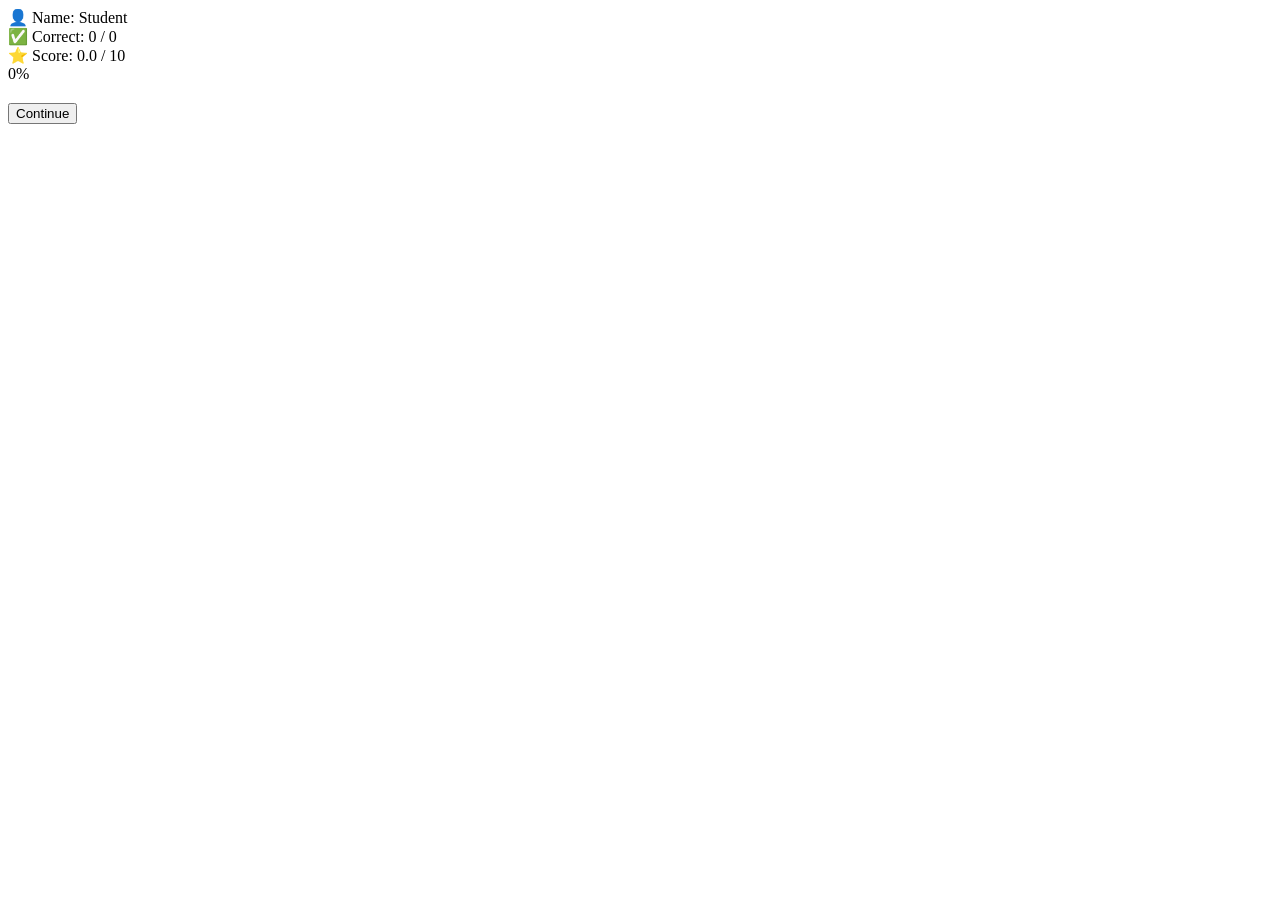
==== index.html @ 90a6247a "Create index.html" ====
<!DOCTYPE html>
<html lang="vi">
<head>
    <meta charset="UTF-8">
    <meta name="viewport" content="width=device-width, initial-scale=1.0">
    <title>Learn with Ms. Thúy – Interactive Video Quiz</title>
    
    <!-- Google Fonts: Poppins & Nunito -->
    <link rel="preconnect" href="https://fonts.googleapis.com">
    <link rel="preconnect" href="https://fonts.gstatic.com" crossorigin>
    <link href="https://fonts.googleapis.com/css2?family=Nunito:wght@400;600;700;800&family=Poppins:wght@400;500;600;700;800;900&display=swap" rel="stylesheet">
    
    <!-- Stylesheet -->
    <link rel="stylesheet" href="style.css">
</head>
<body>

    <!-- ===== STICKY HEADER / STATS BAR ===== -->
    <header id="stats-header" class="stats-header">
        <div class="stats-container">
            <div class="stat-item">
                <span class="stat-icon">👤</span>
                <span class="stat-label">Name:</span>
                <span id="user-name" class="stat-value">Student</span>
            </div>
            <div class="stat-item">
                <span class="stat-icon">✅</span>
                <span class="stat-label">Correct:</span>
                <span id="correct-count" class="stat-value">0 / 0</span>
            </div>
            <div class="stat-item">
                <span class="stat-icon">⭐</span>
                <span class="stat-label">Score:</span>
                <span id="score-display" class="stat-value">0.0 / 10</span>
            </div>
            <div class="progress-wrapper">
                <div class="progress-bar">
                    <div id="progress-fill" class="progress-fill"></div>
                </div>
                <span id="progress-text" class="progress-text">0%</span>
            </div>
        </div>
    </header>

    <!-- ===== MAIN CONTENT ===== -->
    <main id="main-content" class="main-content">
        <!-- Content will be dynamically generated by JavaScript -->
    </main>

    <!-- ===== POPUP MODAL ===== -->
    <div id="popup-overlay" class="popup-overlay">
        <div class="popup-card">
            <div id="popup-emoji" class="popup-emoji"></div>
            <h2 id="popup-title" class="popup-title"></h2>
            <p id="popup-message" class="popup-message"></p>
            <button id="popup-close" class="popup-close-btn">Continue</button>
        </div>
    </div>

    <!-- ===== CONFETTI CANVAS ===== -->
    <canvas id="confetti-canvas"></canvas>

    <!-- JavaScript -->
    <script src="script.js"></script>
</body>
</html>
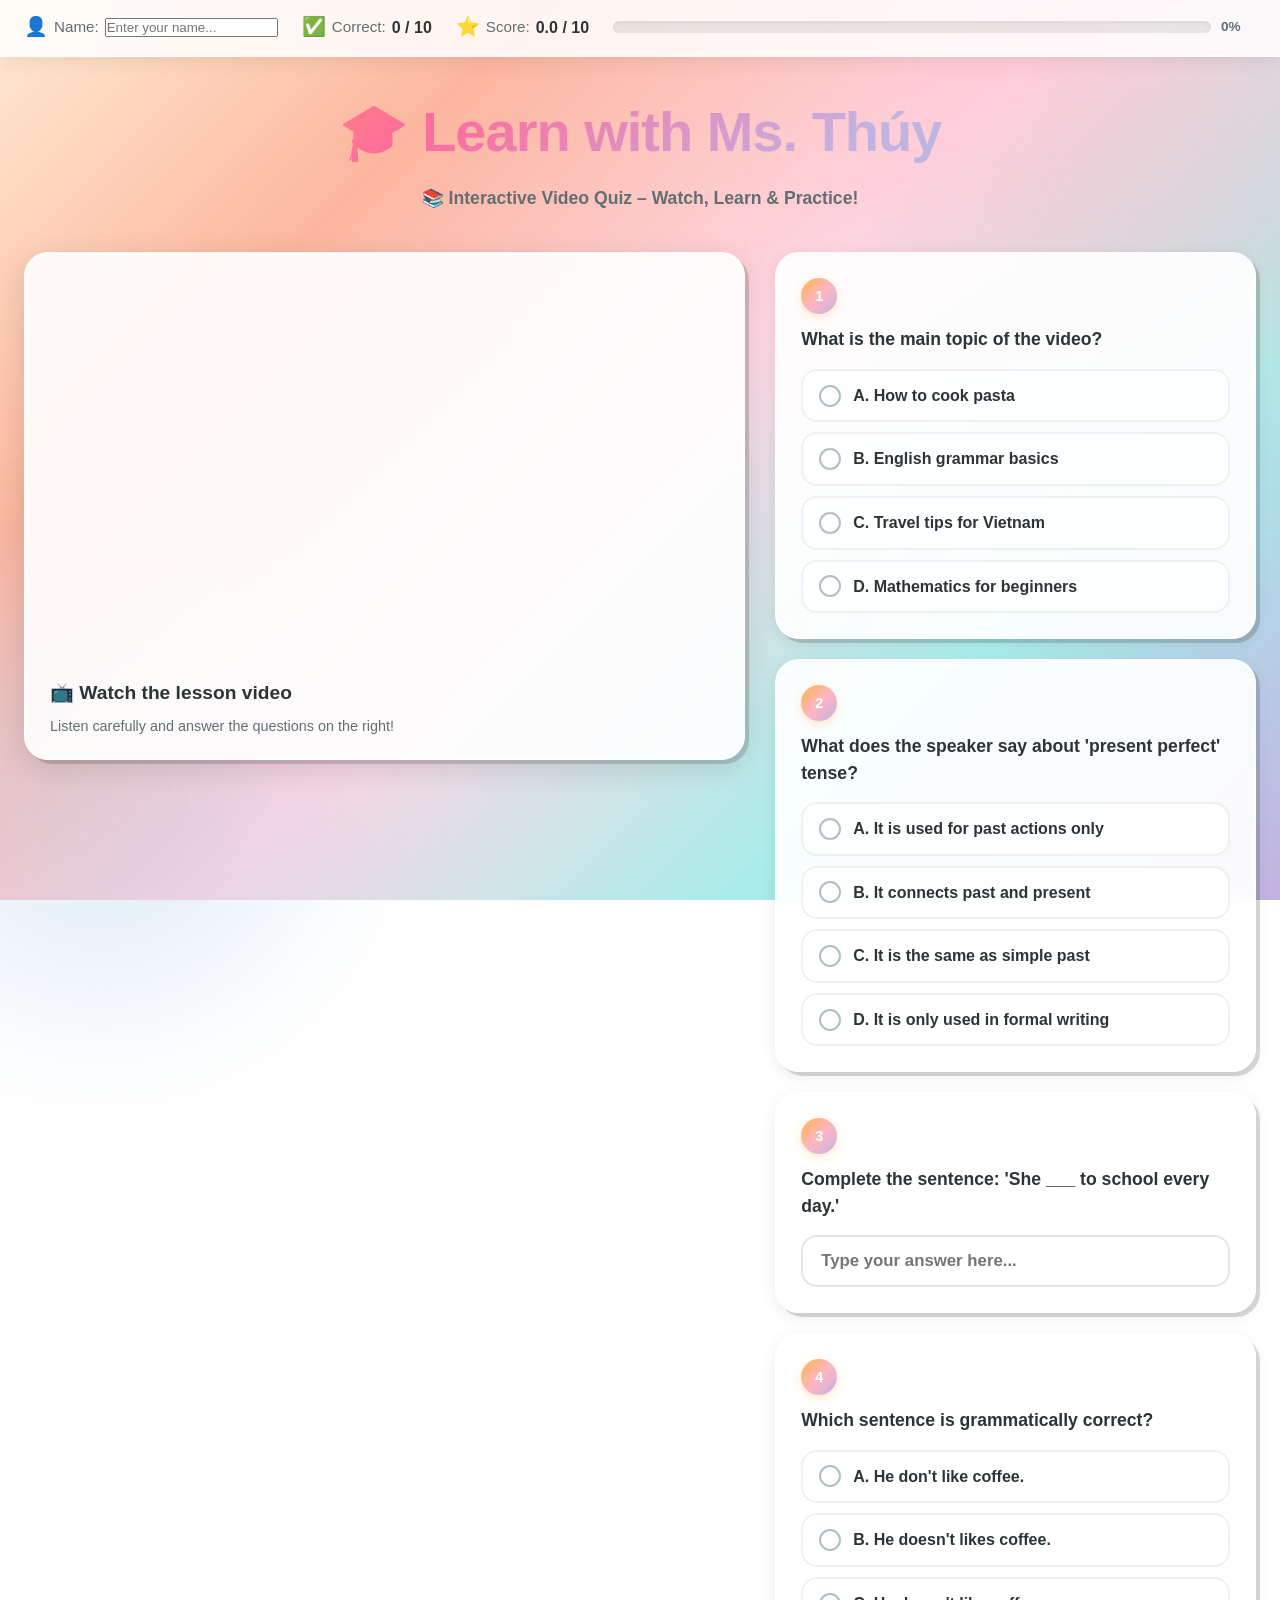
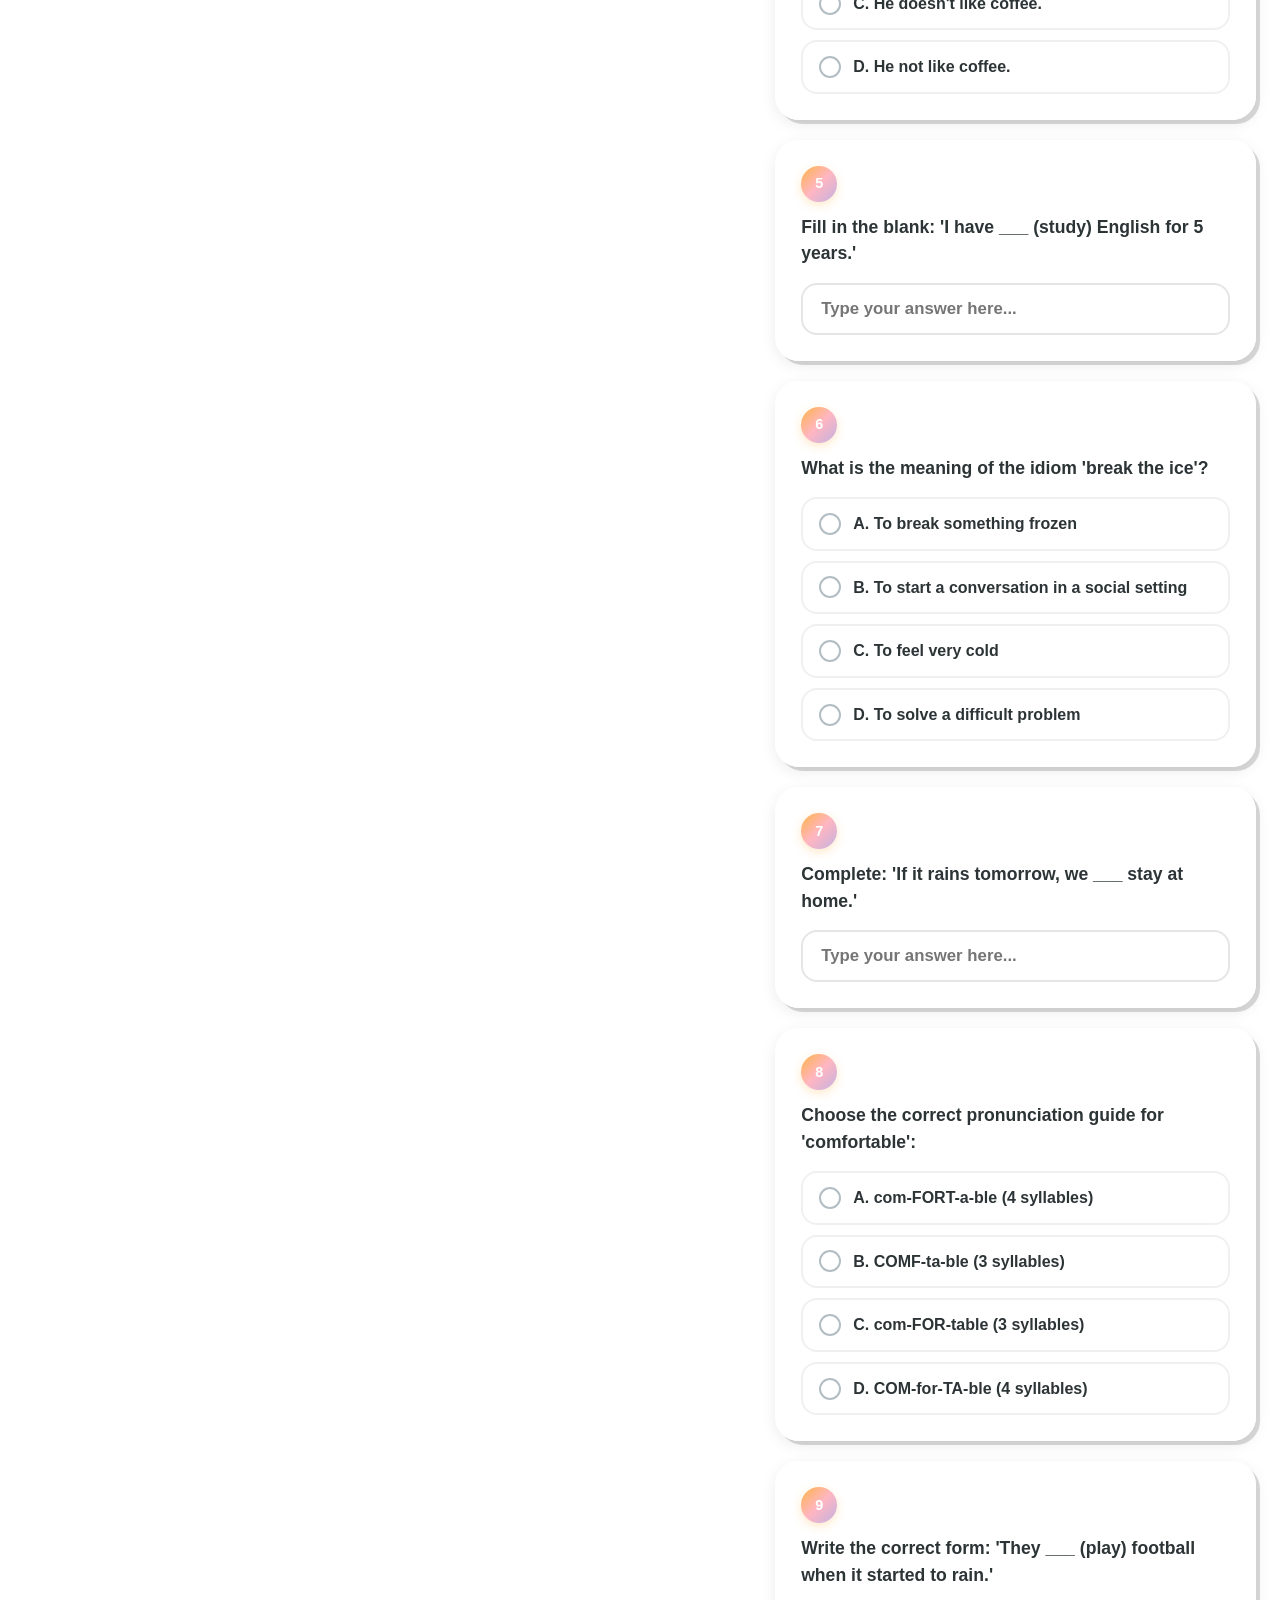
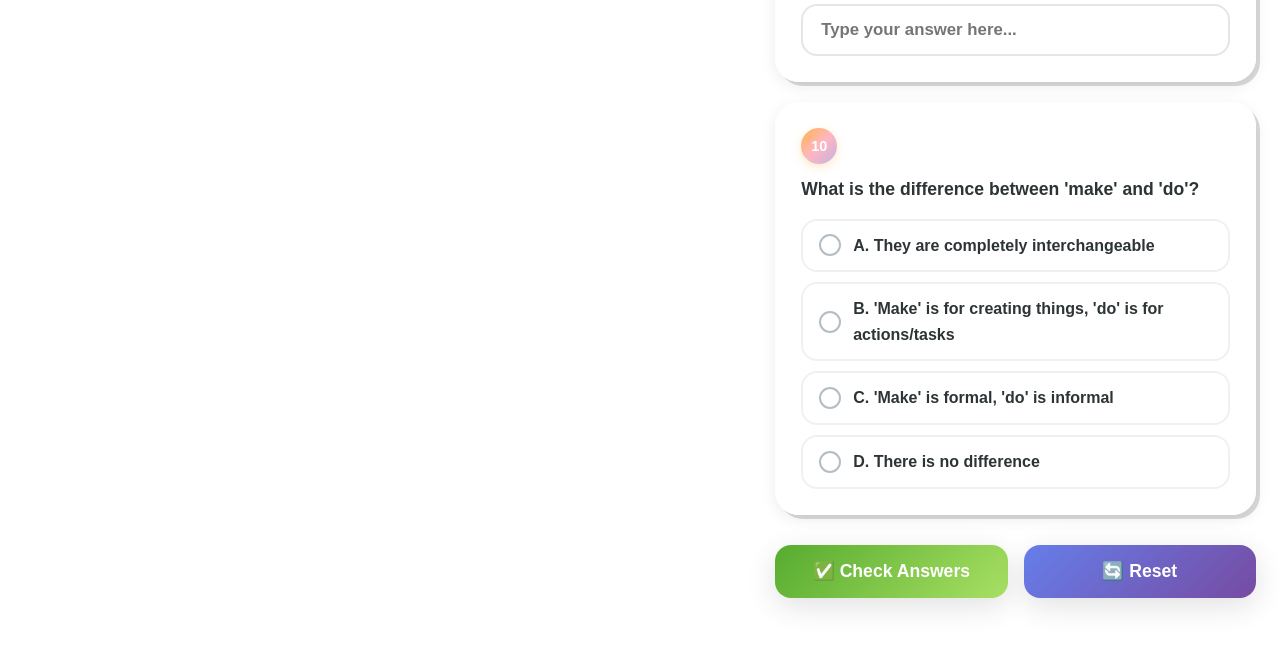
==== commit 5ea08d71: "Update index.html" ====
--- a/index.html
+++ b/index.html
@@ -19,10 +19,17 @@
     <header id="stats-header" class="stats-header">
         <div class="stats-container">
             <div class="stat-item">
-                <span class="stat-icon">👤</span>
-                <span class="stat-label">Name:</span>
-                <span id="user-name" class="stat-value">Student</span>
-            </div>
+    <span class="stat-icon">👤</span>
+    <span class="stat-label">Name:</span>
+    <input 
+        type="text" 
+        id="user-name" 
+        class="name-input" 
+        placeholder="Enter your name..." 
+        maxlength="30"
+        autocomplete="off"
+    >
+</div>
             <div class="stat-item">
                 <span class="stat-icon">✅</span>
                 <span class="stat-label">Correct:</span>
--- a/style.css
+++ b/style.css
@@ -0,0 +1,804 @@
+/* ===== RESET & BASE ===== */
+*, *::before, *::after {
+    margin: 0;
+    padding: 0;
+    box-sizing: border-box;
+}
+
+:root {
+    /* Pastel Color Palette */
+    --pastel-orange: #FFB347;
+    --pastel-pink: #FFB6C1;
+    --pastel-purple: #C3B1E1;
+    --pastel-blue: #A7C7E7;
+    --pastel-mint: #B2DFDB;
+    
+    /* Gradient Colors */
+    --gradient-1: linear-gradient(135deg, #ffecd2 0%, #fcb69f 50%, #ffecd2 100%);
+    --gradient-2: linear-gradient(135deg, #a8edea 0%, #fed6e3 100%);
+    --gradient-3: linear-gradient(135deg, #c3b1e1 0%, #ffecd2 100%);
+    --gradient-btn: linear-gradient(135deg, #FFB347, #FFB6C1, #C3B1E1);
+    --gradient-btn-hover: linear-gradient(135deg, #C3B1E1, #FFB6C1, #FFB347);
+    --gradient-check: linear-gradient(135deg, #56ab2f, #a8e063);
+    --gradient-reset: linear-gradient(135deg, #667eea, #764ba2);
+    
+    /* Shadows */
+    --shadow-soft: 0 4px 15px rgba(0, 0, 0, 0.08);
+    --shadow-medium: 0 8px 30px rgba(0, 0, 0, 0.12);
+    --shadow-hover: 0 12px 40px rgba(0, 0, 0, 0.18);
+    --shadow-brutal: 4px 4px 0px rgba(0, 0, 0, 0.15);
+    
+    /* Typography */
+    --font-heading: 'Poppins', sans-serif;
+    --font-body: 'Nunito', sans-serif;
+    
+    /* Spacing */
+    --radius-lg: 24px;
+    --radius-md: 16px;
+    --radius-sm: 10px;
+}
+
+html {
+    scroll-behavior: smooth;
+}
+
+body {
+    font-family: var(--font-body);
+    background: linear-gradient(135deg, #ffecd2 0%, #fcb69f 25%, #fed6e3 50%, #a8edea 75%, #c3b1e1 100%);
+    background-attachment: fixed;
+    min-height: 100vh;
+    color: #2d3436;
+    line-height: 1.6;
+    overflow-x: hidden;
+}
+
+/* ===== ANIMATED BACKGROUND BLOBS ===== */
+body::before,
+body::after {
+    content: '';
+    position: fixed;
+    border-radius: 50%;
+    filter: blur(80px);
+    opacity: 0.3;
+    z-index: -1;
+    animation: floatBlob 20s ease-in-out infinite;
+}
+
+body::before {
+    width: 500px;
+    height: 500px;
+    background: var(--pastel-pink);
+    top: -100px;
+    right: -100px;
+}
+
+body::after {
+    width: 400px;
+    height: 400px;
+    background: var(--pastel-blue);
+    bottom: -100px;
+    left: -100px;
+    animation-delay: -10s;
+}
+
+@keyframes floatBlob {
+    0%, 100% { transform: translate(0, 0) scale(1); }
+    25% { transform: translate(30px, -30px) scale(1.1); }
+    50% { transform: translate(-20px, 20px) scale(0.9); }
+    75% { transform: translate(20px, 10px) scale(1.05); }
+}
+
+/* ===== STICKY HEADER ===== */
+.stats-header {
+    position: sticky;
+    top: 0;
+    z-index: 1000;
+    background: rgba(255, 255, 255, 0.85);
+    backdrop-filter: blur(20px);
+    -webkit-backdrop-filter: blur(20px);
+    border-bottom: 2px solid rgba(255, 255, 255, 0.5);
+    box-shadow: 0 4px 20px rgba(0, 0, 0, 0.08);
+    padding: 12px 24px;
+    transition: all 0.3s ease;
+}
+
+.stats-container {
+    max-width: 1400px;
+    margin: 0 auto;
+    display: flex;
+    align-items: center;
+    gap: 24px;
+    flex-wrap: wrap;
+}
+
+.stat-item {
+    display: flex;
+    align-items: center;
+    gap: 6px;
+    font-weight: 600;
+    font-size: 0.95rem;
+}
+
+.stat-icon {
+    font-size: 1.2rem;
+}
+
+.stat-label {
+    color: #636e72;
+    font-weight: 500;
+}
+
+.stat-value {
+    font-family: var(--font-heading);
+    font-weight: 700;
+    color: #2d3436;
+    font-size: 1rem;
+}
+
+/* Progress Bar */
+.progress-wrapper {
+    flex: 1;
+    min-width: 150px;
+    display: flex;
+    align-items: center;
+    gap: 10px;
+}
+
+.progress-bar {
+    flex: 1;
+    height: 12px;
+    background: rgba(0, 0, 0, 0.08);
+    border-radius: 20px;
+    overflow: hidden;
+    box-shadow: inset 0 2px 4px rgba(0, 0, 0, 0.06);
+}
+
+.progress-fill {
+    height: 100%;
+    width: 0%;
+    background: linear-gradient(90deg, var(--pastel-mint), var(--pastel-blue), var(--pastel-purple));
+    border-radius: 20px;
+    transition: width 0.8s cubic-bezier(0.25, 0.46, 0.45, 0.94);
+    position: relative;
+    overflow: hidden;
+}
+
+.progress-fill::after {
+    content: '';
+    position: absolute;
+    top: 0;
+    left: 0;
+    right: 0;
+    bottom: 0;
+    background: linear-gradient(90deg, transparent, rgba(255,255,255,0.4), transparent);
+    animation: shimmer 2s infinite;
+}
+
+@keyframes shimmer {
+    0% { transform: translateX(-100%); }
+    100% { transform: translateX(100%); }
+}
+
+.progress-text {
+    font-family: var(--font-heading);
+    font-weight: 700;
+    font-size: 0.85rem;
+    color: #636e72;
+    min-width: 35px;
+}
+
+/* ===== MAIN CONTENT ===== */
+.main-content {
+    max-width: 1400px;
+    margin: 0 auto;
+    padding: 30px 24px 60px;
+}
+
+/* Page Title */
+.page-title {
+    text-align: center;
+    margin-bottom: 40px;
+    animation: fadeInDown 0.8s ease;
+}
+
+.page-title h1 {
+    font-family: var(--font-heading);
+    font-size: clamp(2rem, 5vw, 3.5rem);
+    font-weight: 900;
+    background: linear-gradient(135deg, #FFB347, #FF6B9D, #C3B1E1, #A7C7E7);
+    -webkit-background-clip: text;
+    -webkit-text-fill-color: transparent;
+    background-clip: text;
+    text-shadow: none;
+    margin-bottom: 8px;
+    letter-spacing: -1px;
+}
+
+.page-title p {
+    font-size: 1.1rem;
+    color: #636e72;
+    font-weight: 600;
+}
+
+/* Two Column Layout */
+.content-grid {
+    display: grid;
+    grid-template-columns: 1.5fr 1fr;
+    gap: 30px;
+    align-items: start;
+}
+
+/* ===== VIDEO COLUMN ===== */
+.video-column {
+    position: sticky;
+    top: 90px;
+}
+
+.video-card {
+    background: rgba(255, 255, 255, 0.9);
+    backdrop-filter: blur(10px);
+    border-radius: var(--radius-lg);
+    overflow: hidden;
+    box-shadow: var(--shadow-medium), var(--shadow-brutal);
+    border: 2px solid rgba(255, 255, 255, 0.6);
+    transition: transform 0.3s ease, box-shadow 0.3s ease;
+    animation: fadeInLeft 0.8s ease;
+}
+
+.video-card:hover {
+    transform: translateY(-4px);
+    box-shadow: var(--shadow-hover);
+}
+
+.video-wrapper {
+    position: relative;
+    padding-bottom: 56.25%; /* 16:9 */
+    height: 0;
+    overflow: hidden;
+}
+
+.video-wrapper iframe {
+    position: absolute;
+    top: 0;
+    left: 0;
+    width: 100%;
+    height: 100%;
+    border: none;
+}
+
+.video-info {
+    padding: 20px 24px;
+}
+
+.video-info h3 {
+    font-family: var(--font-heading);
+    font-size: 1.2rem;
+    font-weight: 700;
+    color: #2d3436;
+    margin-bottom: 6px;
+}
+
+.video-info p {
+    font-size: 0.9rem;
+    color: #636e72;
+}
+
+/* ===== QUIZ COLUMN ===== */
+.quiz-column {
+    display: flex;
+    flex-direction: column;
+    gap: 20px;
+}
+
+/* Question Card */
+.question-card {
+    background: rgba(255, 255, 255, 0.92);
+    backdrop-filter: blur(10px);
+    border-radius: var(--radius-lg);
+    padding: 24px;
+    box-shadow: var(--shadow-soft), var(--shadow-brutal);
+    border: 2px solid rgba(255, 255, 255, 0.6);
+    transition: all 0.4s cubic-bezier(0.25, 0.46, 0.45, 0.94);
+    opacity: 0;
+    transform: translateY(20px);
+    position: relative;
+    overflow: hidden;
+}
+
+.question-card.visible {
+    opacity: 1;
+    transform: translateY(0);
+}
+
+.question-card:hover {
+    transform: translateY(-3px);
+    box-shadow: var(--shadow-hover);
+}
+
+/* Correct State */
+.question-card.correct {
+    background: rgba(168, 230, 168, 0.3);
+    border-color: #56ab2f;
+    animation: popIn 0.4s ease;
+}
+
+/* Incorrect State */
+.question-card.incorrect {
+    background: rgba(255, 168, 168, 0.3);
+    border-color: #e74c3c;
+    animation: shake 0.5s ease;
+}
+
+@keyframes popIn {
+    0% { transform: scale(0.95); }
+    50% { transform: scale(1.02); }
+    100% { transform: scale(1); }
+}
+
+@keyframes shake {
+    0%, 100% { transform: translateX(0); }
+    20% { transform: translateX(-8px); }
+    40% { transform: translateX(8px); }
+    60% { transform: translateX(-5px); }
+    80% { transform: translateX(5px); }
+}
+
+/* Question Number Badge */
+.question-number {
+    display: inline-flex;
+    align-items: center;
+    justify-content: center;
+    width: 36px;
+    height: 36px;
+    background: var(--gradient-btn);
+    color: white;
+    font-family: var(--font-heading);
+    font-weight: 800;
+    font-size: 0.9rem;
+    border-radius: 50%;
+    margin-bottom: 12px;
+    box-shadow: 0 3px 10px rgba(255, 179, 71, 0.3);
+}
+
+.question-text {
+    font-family: var(--font-heading);
+    font-size: 1.1rem;
+    font-weight: 600;
+    color: #2d3436;
+    margin-bottom: 16px;
+    line-height: 1.5;
+}
+
+/* MCQ Options */
+.options-list {
+    display: flex;
+    flex-direction: column;
+    gap: 10px;
+}
+
+.option-item {
+    display: flex;
+    align-items: center;
+    gap: 12px;
+    padding: 12px 16px;
+    background: rgba(255, 255, 255, 0.7);
+    border: 2px solid rgba(0, 0, 0, 0.06);
+    border-radius: var(--radius-md);
+    cursor: pointer;
+    transition: all 0.25s ease;
+    font-weight: 600;
+    font-size: 1rem;
+}
+
+.option-item:hover {
+    background: rgba(195, 177, 225, 0.15);
+    border-color: var(--pastel-purple);
+    transform: translateX(4px);
+}
+
+.option-item input[type="radio"] {
+    display: none;
+}
+
+.option-radio {
+    width: 22px;
+    height: 22px;
+    border: 2.5px solid #b2bec3;
+    border-radius: 50%;
+    display: flex;
+    align-items: center;
+    justify-content: center;
+    transition: all 0.25s ease;
+    flex-shrink: 0;
+}
+
+.option-item input[type="radio"]:checked ~ .option-radio {
+    border-color: var(--pastel-purple);
+    background: var(--pastel-purple);
+}
+
+.option-item input[type="radio"]:checked ~ .option-radio::after {
+    content: '';
+    width: 8px;
+    height: 8px;
+    background: white;
+    border-radius: 50%;
+}
+
+.option-item.selected {
+    background: rgba(195, 177, 225, 0.2);
+    border-color: var(--pastel-purple);
+}
+
+/* Fill in the Blank */
+.fill-input {
+    width: 100%;
+    padding: 14px 18px;
+    font-family: var(--font-body);
+    font-size: 1.05rem;
+    font-weight: 600;
+    border: 2.5px solid rgba(0, 0, 0, 0.1);
+    border-radius: var(--radius-md);
+    background: rgba(255, 255, 255, 0.8);
+    transition: all 0.3s ease;
+    outline: none;
+}
+
+.fill-input:focus {
+    border-color: var(--pastel-purple);
+    box-shadow: 0 0 0 4px rgba(195, 177, 225, 0.2);
+    background: white;
+}
+
+.fill-input.correct-input {
+    border-color: #56ab2f;
+    background: rgba(168, 230, 168, 0.15);
+}
+
+.fill-input.incorrect-input {
+    border-color: #e74c3c;
+    background: rgba(255, 168, 168, 0.15);
+}
+
+/* Result Badge */
+.result-badge {
+    display: none;
+    align-items: center;
+    gap: 8px;
+    margin-top: 12px;
+    padding: 8px 14px;
+    border-radius: var(--radius-sm);
+    font-weight: 700;
+    font-size: 0.95rem;
+    font-family: var(--font-heading);
+}
+
+.result-badge.show {
+    display: inline-flex;
+    animation: fadeInUp 0.4s ease;
+}
+
+.result-badge.correct-badge {
+    background: rgba(86, 171, 47, 0.15);
+    color: #27ae60;
+}
+
+.result-badge.incorrect-badge {
+    background: rgba(231, 76, 60, 0.15);
+    color: #e74c3c;
+}
+
+/* Explanation Card */
+.explanation-card {
+    display: none;
+    margin-top: 16px;
+    padding: 16px 20px;
+    background: rgba(255, 248, 220, 0.9);
+    border: 2px solid rgba(255, 215, 0, 0.3);
+    border-radius: var(--radius-md);
+    animation: fadeInUp 0.5s ease;
+}
+
+.explanation-card.show {
+    display: block;
+}
+
+.explanation-header {
+    display: flex;
+    align-items: center;
+    gap: 8px;
+    font-family: var(--font-heading);
+    font-weight: 700;
+    font-size: 0.95rem;
+    color: #f39c12;
+    margin-bottom: 8px;
+}
+
+.explanation-text {
+    font-size: 0.95rem;
+    color: #5a4e2f;
+    line-height: 1.6;
+    font-weight: 500;
+}
+
+.correct-answer-text {
+    font-weight: 700;
+    color: #27ae60;
+    margin-bottom: 6px;
+}
+
+/* ===== ACTION BUTTONS ===== */
+.actions-bar {
+    display: flex;
+    gap: 16px;
+    margin-top: 10px;
+    flex-wrap: wrap;
+}
+
+.action-btn {
+    flex: 1;
+    min-width: 160px;
+    padding: 16px 28px;
+    font-family: var(--font-heading);
+    font-size: 1.1rem;
+    font-weight: 700;
+    color: white;
+    border: none;
+    border-radius: var(--radius-md);
+    cursor: pointer;
+    position: relative;
+    overflow: hidden;
+    transition: all 0.3s ease;
+    box-shadow: var(--shadow-medium);
+    display: flex;
+    align-items: center;
+    justify-content: center;
+    gap: 10px;
+}
+
+.action-btn:hover {
+    transform: translateY(-3px);
+    box-shadow: var(--shadow-hover);
+}
+
+.action-btn:active {
+    transform: translateY(0);
+}
+
+.btn-check {
+    background: var(--gradient-check);
+}
+
+.btn-check:hover {
+    background: linear-gradient(135deg, #4a9a28, #96d44e);
+}
+
+.btn-reset {
+    background: var(--gradient-reset);
+}
+
+.btn-reset:hover {
+    background: linear-gradient(135deg, #5a6fd6, #6a3f96);
+}
+
+/* Ripple Effect */
+.ripple {
+    position: absolute;
+    border-radius: 50%;
+    background: rgba(255, 255, 255, 0.4);
+    transform: scale(0);
+    animation: rippleAnim 0.6s linear;
+    pointer-events: none;
+}
+
+@keyframes rippleAnim {
+    to {
+        transform: scale(4);
+        opacity: 0;
+    }
+}
+
+/* ===== POPUP MODAL ===== */
+.popup-overlay {
+    display: none;
+    position: fixed;
+    top: 0;
+    left: 0;
+    width: 100%;
+    height: 100%;
+    background: rgba(0, 0, 0, 0.5);
+    backdrop-filter: blur(8px);
+    z-index: 2000;
+    align-items: center;
+    justify-content: center;
+    padding: 20px;
+}
+
+.popup-overlay.show {
+    display: flex;
+    animation: fadeIn 0.3s ease;
+}
+
+.popup-card {
+    background: white;
+    border-radius: var(--radius-lg);
+    padding: 48px 40px;
+    text-align: center;
+    max-width: 420px;
+    width: 100%;
+    box-shadow: 0 20px 60px rgba(0, 0, 0, 0.2);
+    animation: scaleIn 0.4s cubic-bezier(0.175, 0.885, 0.32, 1.275);
+}
+
+.popup-emoji {
+    font-size: 4rem;
+    margin-bottom: 16px;
+    animation: bounceIn 0.6s ease;
+}
+
+.popup-title {
+    font-family: var(--font-heading);
+    font-size: 1.8rem;
+    font-weight: 800;
+    color: #2d3436;
+    margin-bottom: 10px;
+}
+
+.popup-message {
+    font-size: 1.05rem;
+    color: #636e72;
+    margin-bottom: 28px;
+    line-height: 1.6;
+}
+
+.popup-close-btn {
+    padding: 14px 36px;
+    font-family: var(--font-heading);
+    font-size: 1.05rem;
+    font-weight: 700;
+    color: white;
+    background: var(--gradient-btn);
+    border: none;
+    border-radius: var(--radius-md);
+    cursor: pointer;
+    transition: all 0.3s ease;
+    box-shadow: var(--shadow-medium);
+}
+
+.popup-close-btn:hover {
+    transform: translateY(-2px);
+    box-shadow: var(--shadow-hover);
+}
+
+/* ===== CONFETTI CANVAS ===== */
+#confetti-canvas {
+    position: fixed;
+    top: 0;
+    left: 0;
+    width: 100%;
+    height: 100%;
+    pointer-events: none;
+    z-index: 3000;
+}
+
+/* ===== ANIMATIONS ===== */
+@keyframes fadeIn {
+    from { opacity: 0; }
+    to { opacity: 1; }
+}
+
+@keyframes fadeInDown {
+    from { opacity: 0; transform: translateY(-20px); }
+    to { opacity: 1; transform: translateY(0); }
+}
+
+@keyframes fadeInUp {
+    from { opacity: 0; transform: translateY(15px); }
+    to { opacity: 1; transform: translateY(0); }
+}
+
+@keyframes fadeInLeft {
+    from { opacity: 0; transform: translateX(-30px); }
+    to { opacity: 1; transform: translateX(0); }
+}
+
+@keyframes scaleIn {
+    from { opacity: 0; transform: scale(0.8); }
+    to { opacity: 1; transform: scale(1); }
+}
+
+@keyframes bounceIn {
+    0% { transform: scale(0); }
+    50% { transform: scale(1.2); }
+    70% { transform: scale(0.9); }
+    100% { transform: scale(1); }
+}
+
+/* ===== RESPONSIVE ===== */
+@media (max-width: 1024px) {
+    .content-grid {
+        grid-template-columns: 1.2fr 1fr;
+        gap: 24px;
+    }
+    
+    .video-column {
+        position: relative;
+        top: 0;
+    }
+}
+
+@media (max-width: 768px) {
+    .stats-header {
+        padding: 10px 16px;
+    }
+    
+    .stats-container {
+        gap: 12px;
+    }
+    
+    .stat-item {
+        font-size: 0.85rem;
+    }
+    
+    .progress-wrapper {
+        width: 100%;
+        order: 4;
+    }
+    
+    .content-grid {
+        grid-template-columns: 1fr;
+        gap: 24px;
+    }
+    
+    .video-column {
+        position: relative;
+        top: 0;
+    }
+    
+    .main-content {
+        padding: 20px 16px 50px;
+    }
+    
+    .page-title h1 {
+        font-size: 2rem;
+    }
+    
+    .actions-bar {
+        flex-direction: column;
+    }
+    
+    .action-btn {
+        width: 100%;
+    }
+    
+    .question-card {
+        padding: 20px;
+    }
+    
+    .popup-card {
+        padding: 36px 24px;
+    }
+}
+
+@media (max-width: 480px) {
+    .stats-container {
+        gap: 8px;
+    }
+    
+    .stat-item {
+        font-size: 0.8rem;
+    }
+    
+    .stat-icon {
+        font-size: 1rem;
+    }
+    
+    .question-text {
+        font-size: 1rem;
+    }
+    
+    .option-item {
+        padding: 10px 14px;
+        font-size: 0.95rem;
+    }
+}
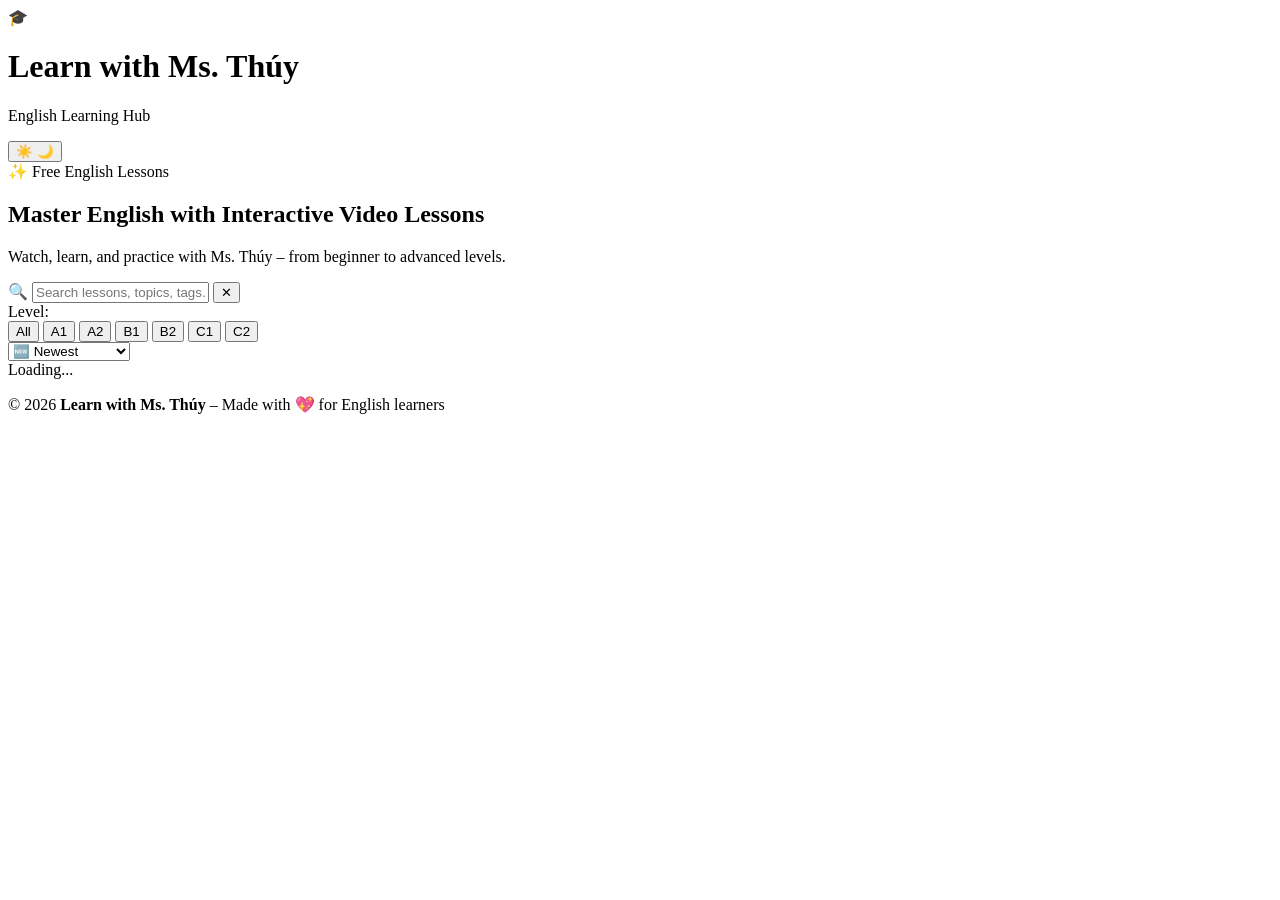
==== commit 8b6fea6a: "Update index.html" ====
--- a/index.html
+++ b/index.html
@@ -1,73 +1,116 @@
 <!DOCTYPE html>
-<html lang="vi">
+<html lang="vi" data-theme="light">
 <head>
     <meta charset="UTF-8">
     <meta name="viewport" content="width=device-width, initial-scale=1.0">
-    <title>Learn with Ms. Thúy – Interactive Video Quiz</title>
+    <title>Learn with Ms. Thúy – English Learning Hub</title>
     
-    <!-- Google Fonts: Poppins & Nunito -->
     <link rel="preconnect" href="https://fonts.googleapis.com">
     <link rel="preconnect" href="https://fonts.gstatic.com" crossorigin>
     <link href="https://fonts.googleapis.com/css2?family=Nunito:wght@400;600;700;800&family=Poppins:wght@400;500;600;700;800;900&display=swap" rel="stylesheet">
     
-    <!-- Stylesheet -->
-    <link rel="stylesheet" href="style.css">
+    <link rel="stylesheet" href="home.css">
 </head>
 <body>
 
-    <!-- ===== STICKY HEADER / STATS BAR ===== -->
-    <header id="stats-header" class="stats-header">
-        <div class="stats-container">
-            <div class="stat-item">
-    <span class="stat-icon">👤</span>
-    <span class="stat-label">Name:</span>
-    <input 
-        type="text" 
-        id="user-name" 
-        class="name-input" 
-        placeholder="Enter your name..." 
-        maxlength="30"
-        autocomplete="off"
-    >
-</div>
-            <div class="stat-item">
-                <span class="stat-icon">✅</span>
-                <span class="stat-label">Correct:</span>
-                <span id="correct-count" class="stat-value">0 / 0</span>
+    <!-- ===== HEADER ===== -->
+    <header class="site-header">
+        <div class="header-container">
+            <div class="logo">
+                <span class="logo-icon">🎓</span>
+                <div class="logo-text">
+                    <h1>Learn with Ms. Thúy</h1>
+                    <p>English Learning Hub</p>
+                </div>
             </div>
-            <div class="stat-item">
-                <span class="stat-icon">⭐</span>
-                <span class="stat-label">Score:</span>
-                <span id="score-display" class="stat-value">0.0 / 10</span>
-            </div>
-            <div class="progress-wrapper">
-                <div class="progress-bar">
-                    <div id="progress-fill" class="progress-fill"></div>
-                </div>
-                <span id="progress-text" class="progress-text">0%</span>
+            
+            <div class="header-actions">
+                <button id="theme-toggle" class="theme-toggle" aria-label="Toggle theme">
+                    <span class="icon-sun">☀️</span>
+                    <span class="icon-moon">🌙</span>
+                </button>
             </div>
         </div>
     </header>
 
-    <!-- ===== MAIN CONTENT ===== -->
-    <main id="main-content" class="main-content">
-        <!-- Content will be dynamically generated by JavaScript -->
+    <!-- ===== HERO SECTION ===== -->
+    <section class="hero">
+        <div class="hero-content">
+            <span class="hero-badge">✨ Free English Lessons</span>
+            <h2>Master English with <span class="gradient-text">Interactive Video Lessons</span></h2>
+            <p>Watch, learn, and practice with Ms. Thúy – from beginner to advanced levels.</p>
+        </div>
+    </section>
+
+    <!-- ===== TOOLBAR: Search + Filter ===== -->
+    <section class="toolbar-section">
+        <div class="toolbar-container">
+            <!-- Search -->
+            <div class="search-box">
+                <span class="search-icon">🔍</span>
+                <input 
+                    type="text" 
+                    id="search-input" 
+                    placeholder="Search lessons, topics, tags..."
+                    autocomplete="off"
+                >
+                <button id="clear-search" class="clear-btn" title="Clear">✕</button>
+            </div>
+            
+            <!-- Level Filter -->
+            <div class="filter-group">
+                <span class="filter-label">Level:</span>
+                <div class="filter-chips" id="level-filter">
+                    <button class="chip active" data-level="all">All</button>
+                    <button class="chip" data-level="A1">A1</button>
+                    <button class="chip" data-level="A2">A2</button>
+                    <button class="chip" data-level="B1">B1</button>
+                    <button class="chip" data-level="B2">B2</button>
+                    <button class="chip" data-level="C1">C1</button>
+                    <button class="chip" data-level="C2">C2</button>
+                </div>
+            </div>
+            
+            <!-- Sort -->
+            <div class="sort-box">
+                <select id="sort-select">
+                    <option value="newest">🆕 Newest</option>
+                    <option value="oldest">📅 Oldest</option>
+                    <option value="popular">🔥 Most Popular</option>
+                    <option value="az">🔤 A → Z</option>
+                </select>
+            </div>
+        </div>
+    </section>
+
+    <!-- ===== LESSONS GRID ===== -->
+    <main class="main-content">
+        <div class="results-info">
+            <span id="results-count">Loading...</span>
+        </div>
+        
+        <div id="lessons-grid" class="lessons-grid">
+            <!-- Cards rendered by JS -->
+        </div>
+        
+        <!-- Empty state -->
+        <div id="empty-state" class="empty-state" style="display:none;">
+            <div class="empty-icon">🔍</div>
+            <h3>No lessons found</h3>
+            <p>Try adjusting your search or filters.</p>
+        </div>
+        
+        <!-- Pagination -->
+        <div id="pagination" class="pagination"></div>
     </main>
 
-    <!-- ===== POPUP MODAL ===== -->
-    <div id="popup-overlay" class="popup-overlay">
-        <div class="popup-card">
-            <div id="popup-emoji" class="popup-emoji"></div>
-            <h2 id="popup-title" class="popup-title"></h2>
-            <p id="popup-message" class="popup-message"></p>
-            <button id="popup-close" class="popup-close-btn">Continue</button>
+    <!-- ===== FOOTER ===== -->
+    <footer class="site-footer">
+        <div class="footer-container">
+            <p>© 2026 <strong>Learn with Ms. Thúy</strong> – Made with 💖 for English learners</p>
         </div>
-    </div>
+    </footer>
 
-    <!-- ===== CONFETTI CANVAS ===== -->
-    <canvas id="confetti-canvas"></canvas>
-
-    <!-- JavaScript -->
-    <script src="script.js"></script>
+    <script src="home.js"></script>
 </body>
 </html>
